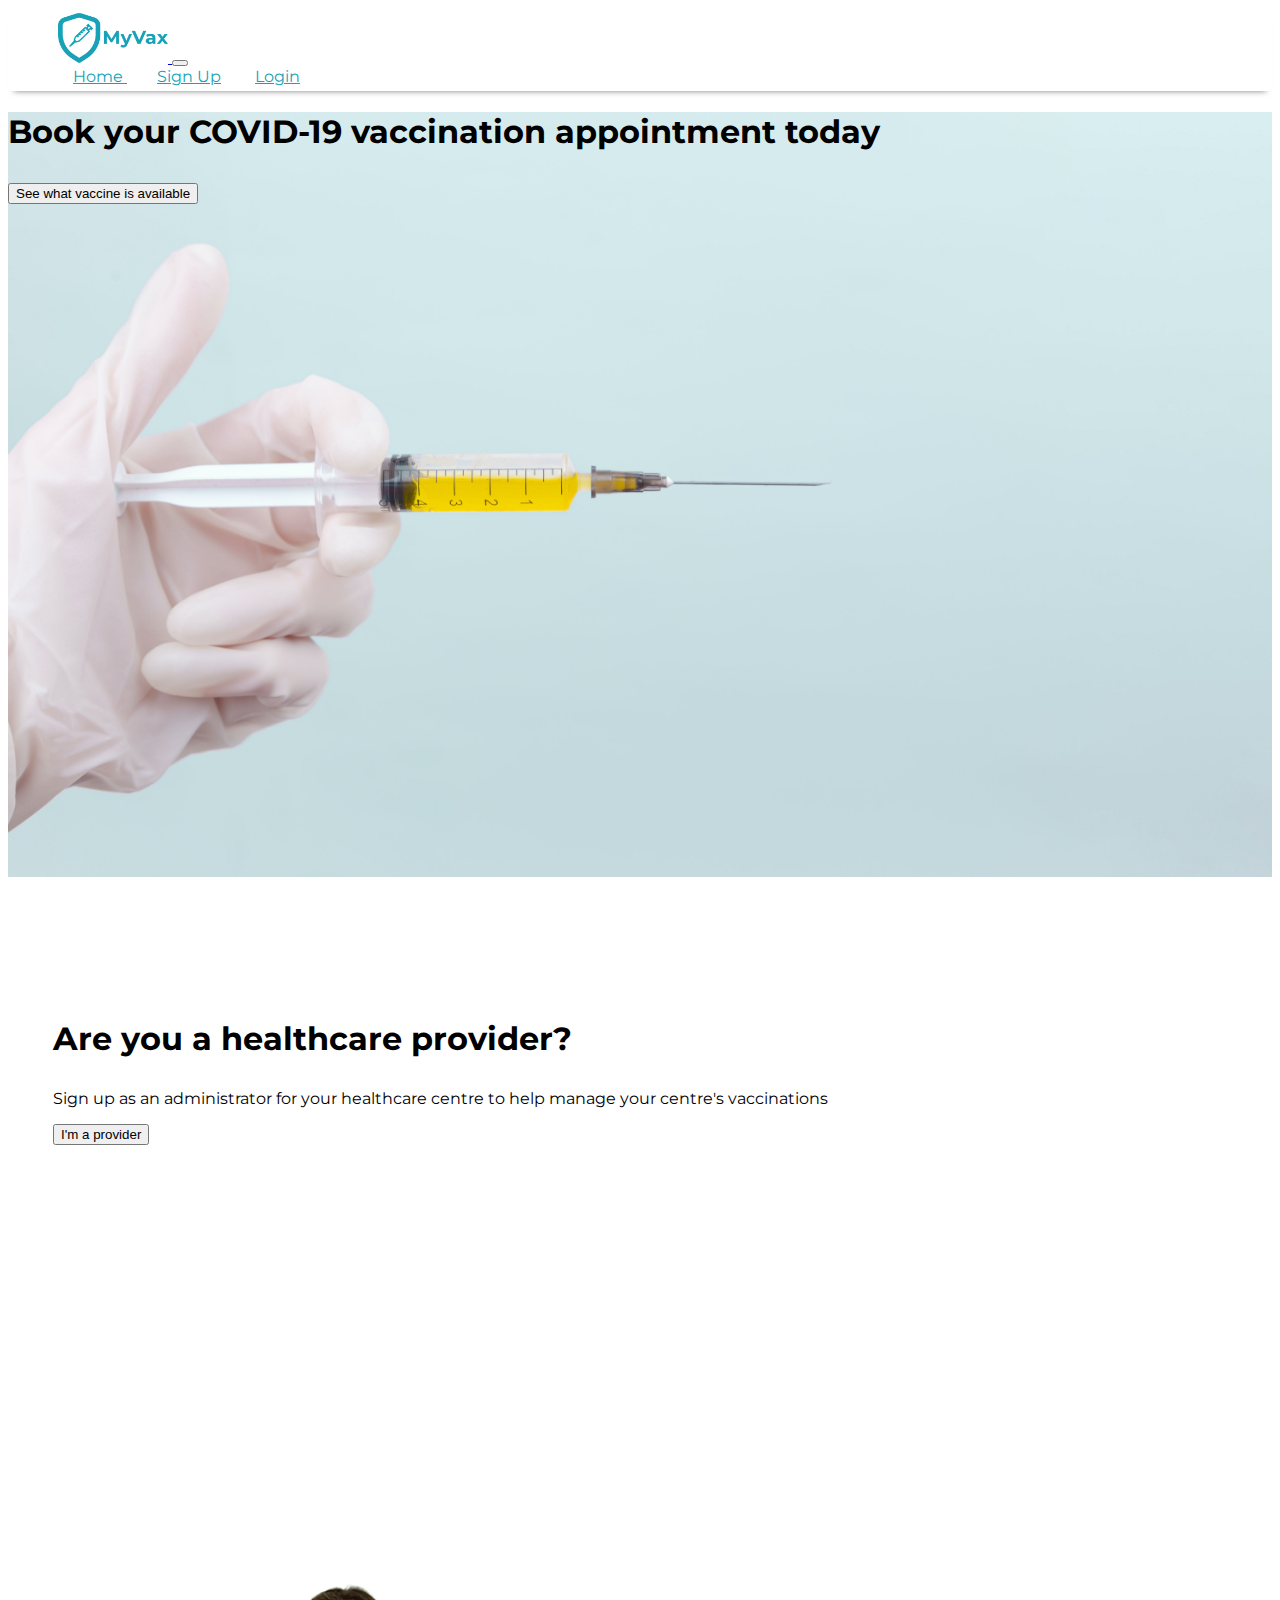
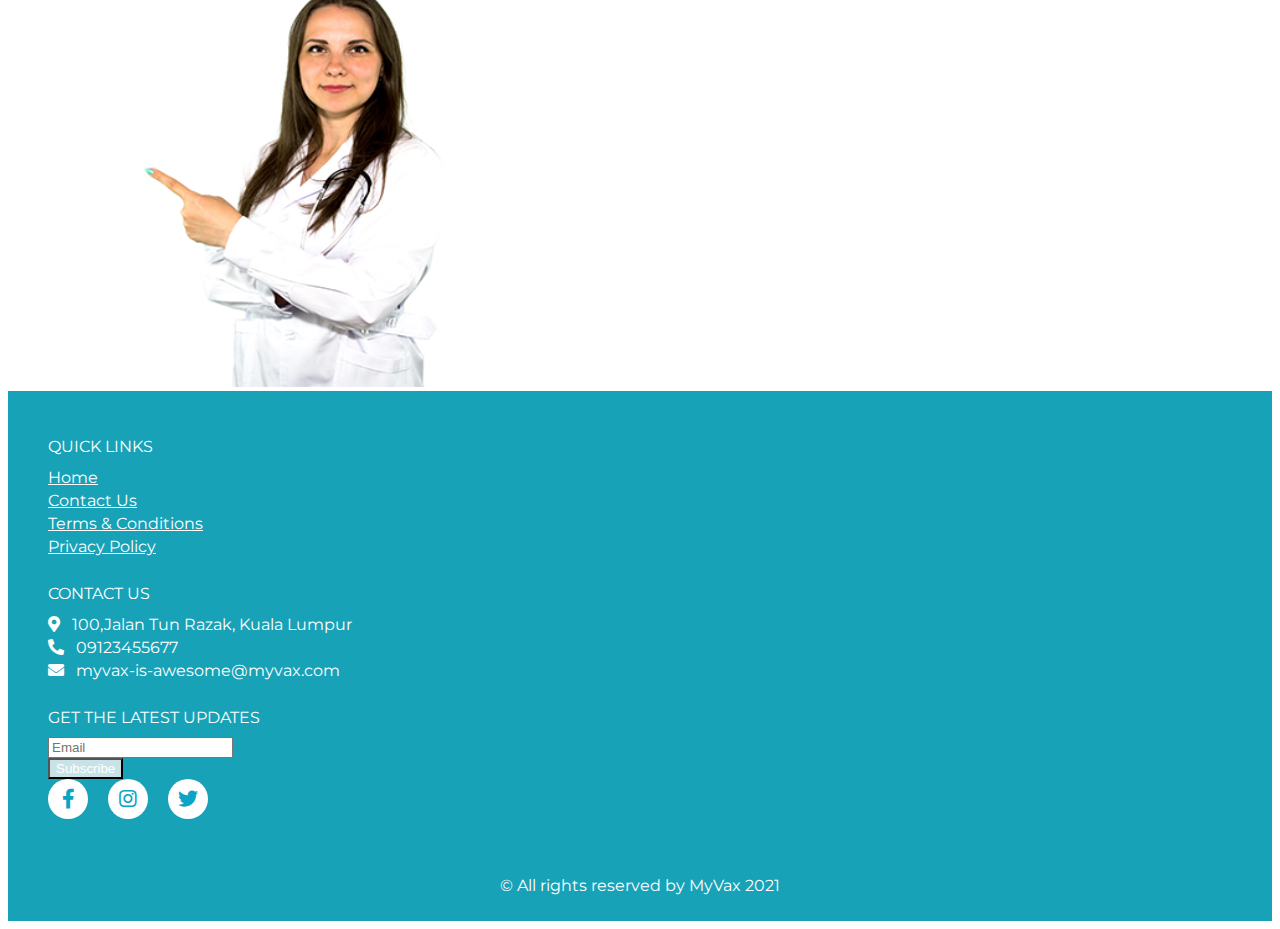
==== html/index.html @ e5d245b5 "added css, html, images folders and homepage" ====
<!doctype html>
<html lang="en">
  <head>
    <!-- Required meta tags -->
    <meta charset="utf-8">
    <meta name="viewport" content="width=device-width, initial-scale=1, shrink-to-fit=no">

    <!-- Bootstrap CSS -->
    <link rel="stylesheet" href="https://cdn.jsdelivr.net/npm/bootstrap@4.6.0/dist/css/bootstrap.min.css" integrity="sha384-B0vP5xmATw1+K9KRQjQERJvTumQW0nPEzvF6L/Z6nronJ3oUOFUFpCjEUQouq2+l" crossorigin="anonymous">
    <link rel="stylesheet" href="../css/style.css">
    <link rel="stylesheet" href="https://cdnjs.cloudflare.com/ajax/libs/font-awesome/5.15.4/css/all.min.css">
    <title>MyVax Home</title>
  </head>
  <body>
      <!--Navigation bar-->
    <nav class="navbar navbar-expand-lg navbar-light sticky-top">
      <a class="navbar-brand" href="#"><img src="../images/logo.png" alt="MyVax Logo" width="110" height="50"> </a>
        <button class="navbar-toggler" type="button" data-toggle="collapse" data-target="#navbarNavAltMarkup" aria-controls="navbarNavAltMarkup" aria-expanded="false" aria-label="Toggle navigation">
          <span class="navbar-toggler-icon"></span>
        </button>
        <div class="collapse navbar-collapse" id="navbarNavAltMarkup">
          <div class="navbar-nav ml-auto">
            <a class="nav-link active" href="#">Home <span class="sr-only">(current)</span></a>
            <a class="nav-link" href="#">Sign Up</a>
            <a class="nav-link" href="#">Login</a>
          </div>
        </div>
    </nav>
      <div id="main-banner">
        <div class="container-fluid d-flex justify-content-end align-items-center banner-content">
            <div class="row">
              <div class="col-lg-6 offset-lg-6 ">
                <h1 class="banner-title">Book your COVID-19 vaccination appointment today</h1>
                <button type="button" class="btn btn-outline-info">See what vaccine is available</button>
              </div>
              
            </div>
        </div>

      </div>
      <!--Main content-->
      <div class="container">
        <div class="row">
          <div class="col-7" id="provider">
            <h1 class="banner-title">Are you a healthcare provider?</h1>
            <p>Sign up as an administrator for your healthcare centre to help manage your centre's vaccinations
            </p>
            <button type="button" class="btn btn-info">I'm a provider</button>
          </div>
          <div class="col-5">
            <img src="../images/doctor.png" alt="Healthcare provider" width="620" height="450">

          </div>
        </div>
      </div>
      <!-- <div id="covid-update">
        <div class="container">
          <div class="jumbotron bg-white text-center">
            <h1 class="display-4">COVID-19 Update in Malaysia</h1>
            <p class="lead">Last updated: 16 September 2021, 09:00</p>
            <hr class="my-4">
            <div class="row">
              <div class="col">
                <h3>1,500,123</h3>
              </div>
              <div class="col">
                <h3>879,321</h3>
              </div>
              <div class="col">
                <h3>5,678</h3>
              </div>
            </div>

            <div class="row">
              <div class="col">
                <h4>COVID-19 Cases</h4>
              </div>
              <div class="col">
                <h4>Total Recovered</h4>
              </div>
              <div class="col">
                <h4>Total Deaths</h4>
              </div>
            </div>
           
          </div>
        
        </div>
      </div> -->
      
    

    <!-- Option 1: jQuery and Bootstrap Bundle (includes Popper) -->
    <script src="https://code.jquery.com/jquery-3.5.1.slim.min.js" integrity="sha384-DfXdz2htPH0lsSSs5nCTpuj/zy4C+OGpamoFVy38MVBnE+IbbVYUew+OrCXaRkfj" crossorigin="anonymous"></script>
    <script src="https://cdn.jsdelivr.net/npm/bootstrap@4.6.0/dist/js/bootstrap.bundle.min.js" integrity="sha384-Piv4xVNRyMGpqkS2by6br4gNJ7DXjqk09RmUpJ8jgGtD7zP9yug3goQfGII0yAns" crossorigin="anonymous"></script>
    
  </body>
  <footer>
    <div class="container">
      <div class="row">
        <div class="col">
          <ul>
            <li class="footer-header">Quick Links</li>
            <li class="quick-links-items"><a href="#">Home</a></li>
            <li class="quick-links-items"><a href="#">Contact Us</a></li>
            <li class="quick-links-items"><a href="#">Terms & Conditions</a></li>
            <li class="quick-links-items"><a href="#">Privacy Policy</a></li>
          </ul>

        </div>
        <div class="col">
          <ul>
            <li class="footer-header">Contact Us</li>
            <li class="contact-item"><i class="fas fa-map-marker-alt"></i>100,Jalan Tun Razak, Kuala Lumpur</li>
            <li class="contact-item"><i class="fas fa-phone-alt"></i>09123455677</li>
            <li class="contact-item"><i class="fas fa-envelope"></i>myvax-is-awesome@myvax.com</li>
          </ul>
          
        </div>
        <div class="col">
          <ul>
            <li class="footer-header" >Get the latest updates</li>
            <li>
              <div class="input-group mb-3">
                <input type="text" class="form-control" placeholder="Email" aria-label="Email" aria-describedby="button-addon2">
                <div class="input-group-append">
                  <button class="btn subscribe" type="button" id="button-addon2">Subscribe</button>
                </div>
              </div>
            </li>
           <li>
            <div class="social-links">
              <a href=""><i class="fab fa-facebook-f"></i></a>
              <a href=""><i class="fab fa-instagram"></i></a>
              <a href=""><i class="fab fa-twitter"></i></a>
            </div>
           </li>
          </ul>
          
        </div>
      </div>
      <div id="copyright">
        <p>© All rights reserved by MyVax 2021</p>
      </div>
    </div>
    
  </footer>
</html>
---- css/style.css ----
@import url('https://fonts.googleapis.com/css2?family=Montserrat:wght@300&display=swap');
body{
    font-family: 'Montserrat', sans-serif;
}

a:hover{
    text-decoration: none;
}
/*Navigation area*/
.nav-link{
    color: #17A2B8 !important;
    margin-left: 15px;
    margin-right: 15px;
   
}
.navbar{
  background-color: white;
  padding:5px 50px 5px 50px;
  box-shadow: 0 6px 6px -6px grey;
}

.nav-link:hover{
    color: #26b4d4;
}


/*Banner area*/
#main-banner{
    background-image: url(../images/vacbg.jpg);
    background-repeat: no-repeat;
    background-size: cover;
    background-position:center center;
    height: 85vh;
 
}

.banner-title{
    padding-bottom: 10px;
   
}

.banner-content{
    height: 85vh;
    padding-right: 20px;
}


/*Below banner area*/
#provider{
    height: 60vh;
    padding: 120px 0 0 45px;

}

#covid-update{
    background-color: #0ca3c4;
    height: 60vh;
    display: flex;
    justify-content: center;
    align-items: center;
  
    
}

.jumbotron{
   margin-top: 20px;
   margin-bottom: 20px;
    
}

/*Footer*/
footer{
    background-color:#17A2B8;
    padding:20px 0 10px 0;
}

.footer-header{
    font-size: 16px;
    color: white;
    padding: 10px 0 10px 0;
    text-transform: uppercase;
}

.fas{
    color: white;
    margin-right: 12px;
}

.contact-item, .quick-links-items{
    padding: 2px 0 2px 0;
    color: white;
}

.quick-links-items a{
    color: white;
}

.quick-links-items a:hover{
    opacity: 0.8;
}
.social-links {
    display: flex;
    margin-left: -10px;
  }


.social-links a {
    width: 40px;
    height: 40px;
    text-align: center;
    text-decoration: none;
    margin: 0 10px;
    border-radius: 50%;
    background-color: white;
    color:#0ca3c4;
}

.social-links a .fab {
    font-size: 20px;
    line-height: 40px;
 
}

.social-links a:hover {
    opacity: 0.7;
}
  
li{
      list-style-type: none;
}

#copyright{
    color: white;
    text-align: center;
    padding-top: 25px;
}
.subscribe{
    background-color: #c7e3e7;
    color:white;
}

@media only screen and (max-width: 570px) {
    #main-banner{
     
        background-size: contain;
        background-position:center right;
        height: 55vh;
        margin-top: -10%;
     
    }

 
      
  }
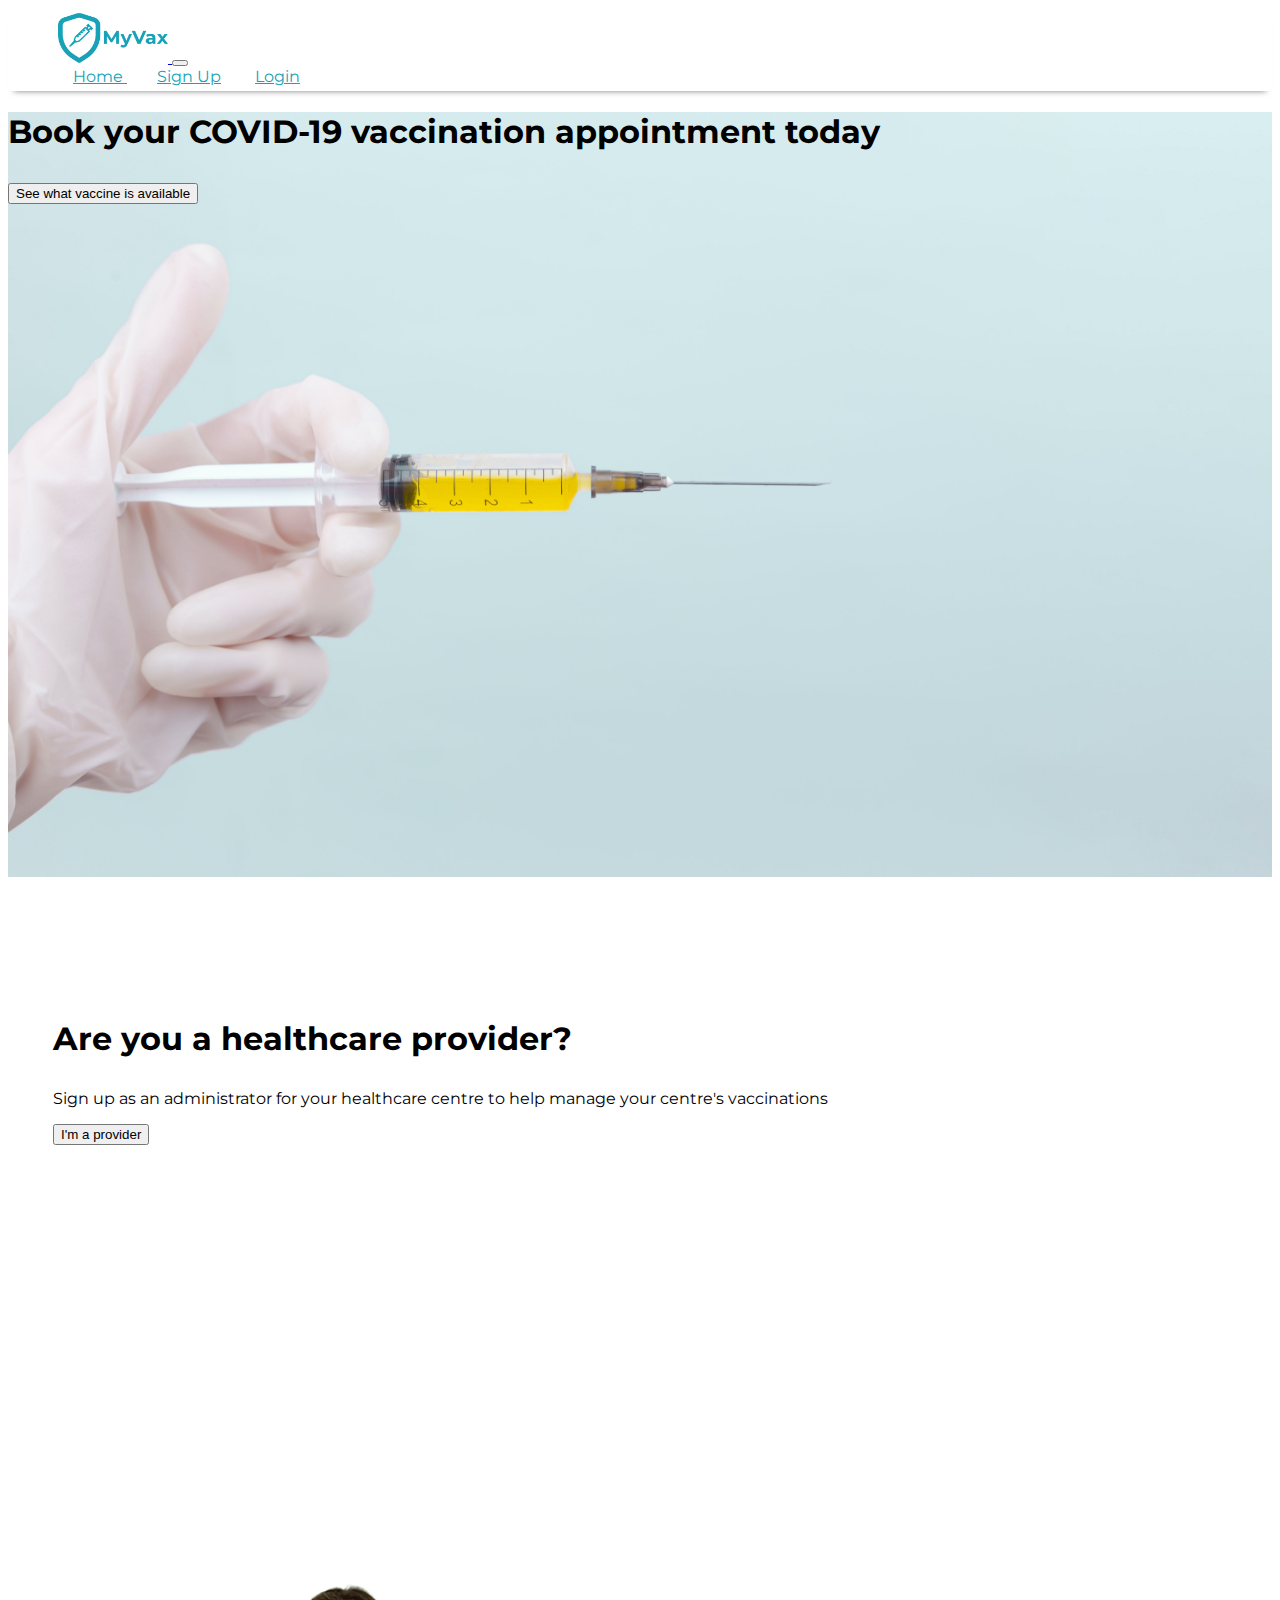
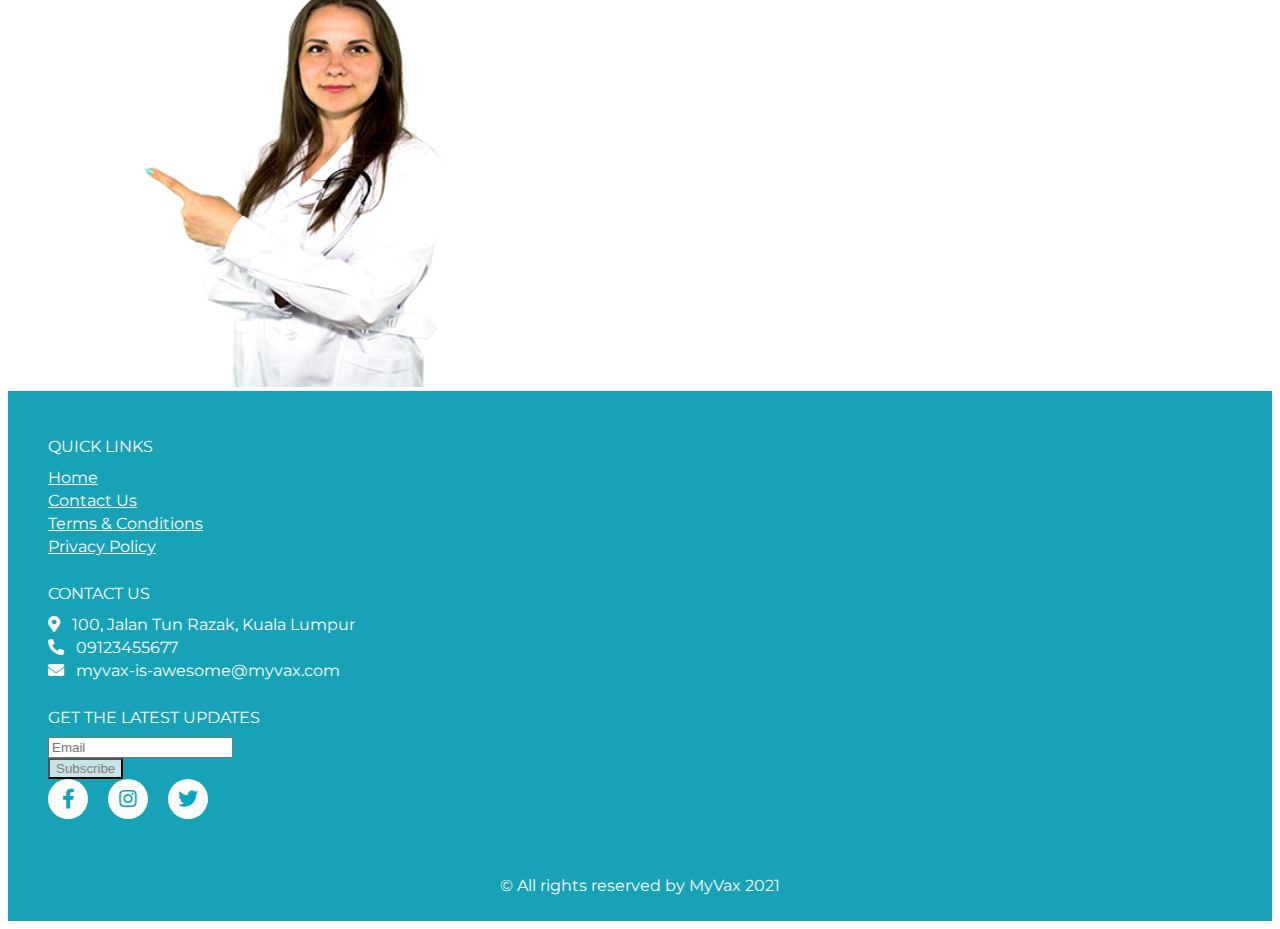
==== commit 176bace7: "made homepage responsive on mobile" ====
--- a/html/index.html
+++ b/html/index.html
@@ -26,30 +26,28 @@
           </div>
         </div>
     </nav>
+     <!--Main content-->
       <div id="main-banner">
         <div class="container-fluid d-flex justify-content-end align-items-center banner-content">
             <div class="row">
-              <div class="col-lg-6 offset-lg-6 ">
+              <div class="col-6 offset-6">
                 <h1 class="banner-title">Book your COVID-19 vaccination appointment today</h1>
-                <button type="button" class="btn btn-outline-info">See what vaccine is available</button>
+                <button type="button" class="btn btn-outline-info available-vax-btn">See what vaccine is available</button>
               </div>
               
             </div>
         </div>
-
       </div>
-      <!--Main content-->
       <div class="container">
         <div class="row">
-          <div class="col-7" id="provider">
+          <div class="col-lg-7" id="provider">
             <h1 class="banner-title">Are you a healthcare provider?</h1>
             <p>Sign up as an administrator for your healthcare centre to help manage your centre's vaccinations
             </p>
-            <button type="button" class="btn btn-info">I'm a provider</button>
+            <button type="button" class="btn btn-info provider-btn">I'm a provider</button>
           </div>
-          <div class="col-5">
-            <img src="../images/doctor.png" alt="Healthcare provider" width="620" height="450">
-
+          <div class="col-lg-5">
+            <img src="../images/doctor.png" alt="Healthcare provider" id="doctor-pic" width="620" height="450">
           </div>
         </div>
       </div>
@@ -111,7 +109,7 @@
         <div class="col">
           <ul>
             <li class="footer-header">Contact Us</li>
-            <li class="contact-item"><i class="fas fa-map-marker-alt"></i>100,Jalan Tun Razak, Kuala Lumpur</li>
+            <li class="contact-item"><i class="fas fa-map-marker-alt"></i>100, Jalan Tun Razak, Kuala Lumpur</li>
             <li class="contact-item"><i class="fas fa-phone-alt"></i>09123455677</li>
             <li class="contact-item"><i class="fas fa-envelope"></i>myvax-is-awesome@myvax.com</li>
           </ul>
@@ -122,7 +120,7 @@
             <li class="footer-header" >Get the latest updates</li>
             <li>
               <div class="input-group mb-3">
-                <input type="text" class="form-control" placeholder="Email" aria-label="Email" aria-describedby="button-addon2">
+                <input type="text" class="form-control subscribe-email" placeholder="Email" aria-label="Email" aria-describedby="button-addon2">
                 <div class="input-group-append">
                   <button class="btn subscribe" type="button" id="button-addon2">Subscribe</button>
                 </div>
--- a/css/style.css
+++ b/css/style.css
@@ -20,7 +20,7 @@
 }
 
 .nav-link:hover{
-    color: #26b4d4;
+    opacity: 0.6;
 }
 
 
@@ -136,20 +136,60 @@
 }
 .subscribe{
     background-color: #c7e3e7;
-    color:white;
+    color:grey;
 }
 
-@media only screen and (max-width: 570px) {
+@media only screen and (max-width: 576px) {
+
+    /*Banner area*/
     #main-banner{
      
-        background-size: contain;
+        background-size:contain;
         background-position:center right;
         height: 55vh;
-        margin-top: -10%;
+        margin-top: -11%;
      
     }
 
- 
+    .banner-title{
+        font-size: 20px;
+        margin-top: -170px;
+
+     
+    }
+
+    .available-vax-btn{
+        font-size: 12px;
+    }
+
+    /*below banner*/
+
+    #provider{
+        padding: 20px 30px;
+        margin-top: 30%;
+        height: 5vh;
+        text-align: center;
+    
+    }
+
+    #doctor-pic{
+        height: 100%;
+        width: 80%;
+        margin-left: 5%;
       
+    }
+
+    .provider-btn, footer, .subscribe, .subscribe-email{
+        font-size: 12px;
+    }
+
+    footer{
+        font-size: 12px;
+    }
+
+    .footer-header{
+        font-size: 14px;
+    }
+
   }
   
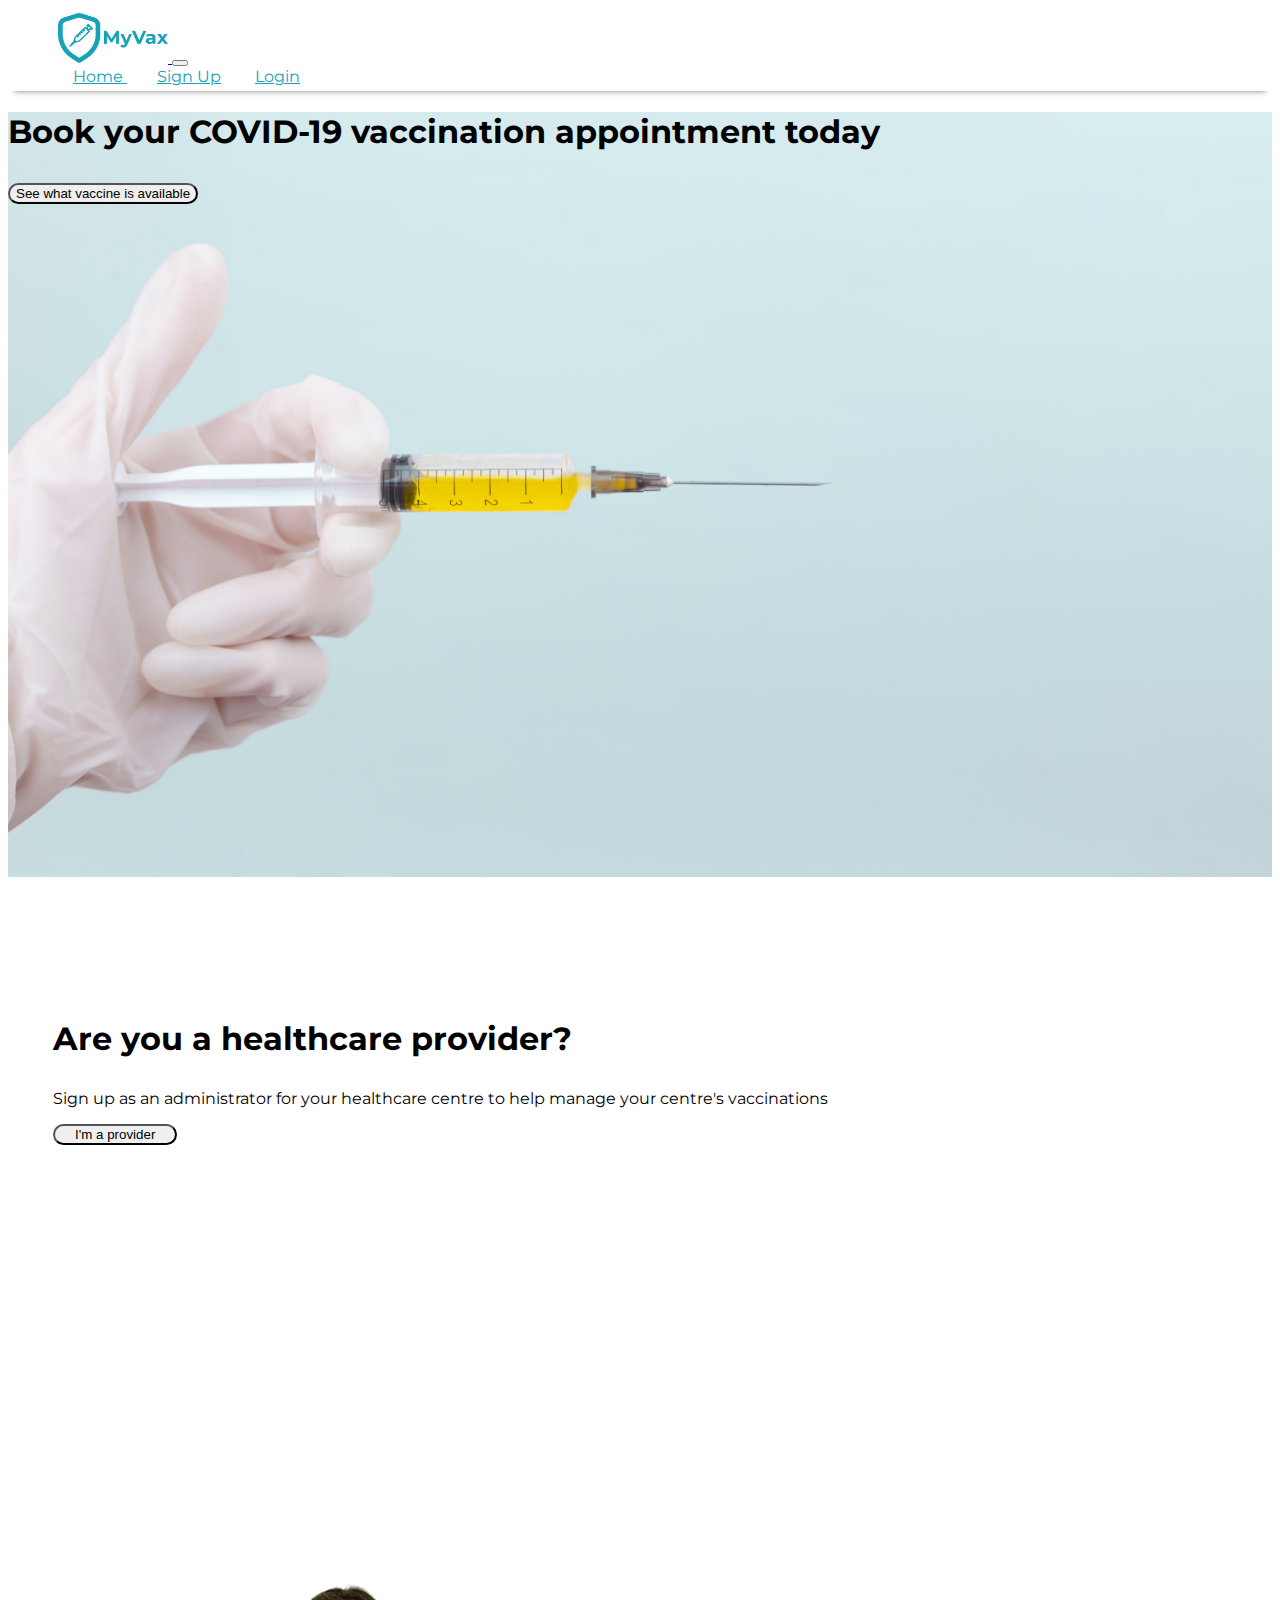
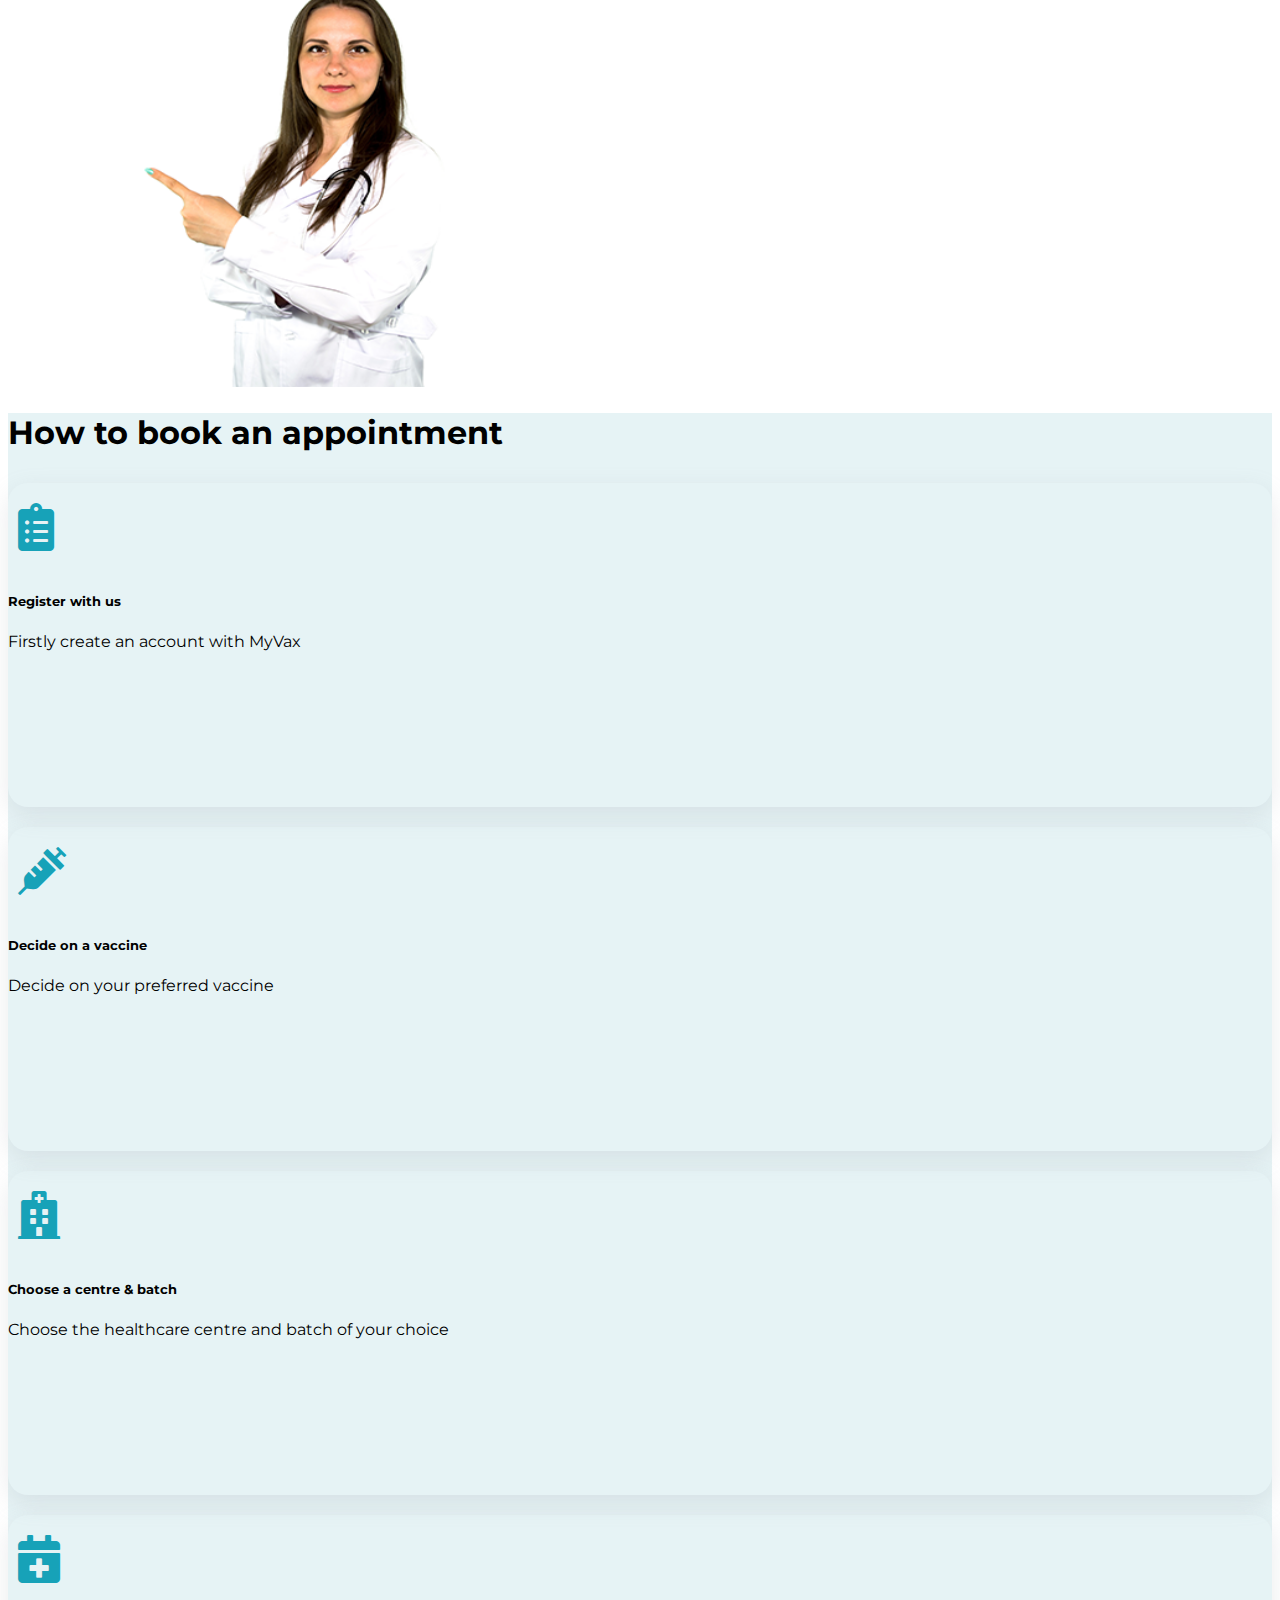
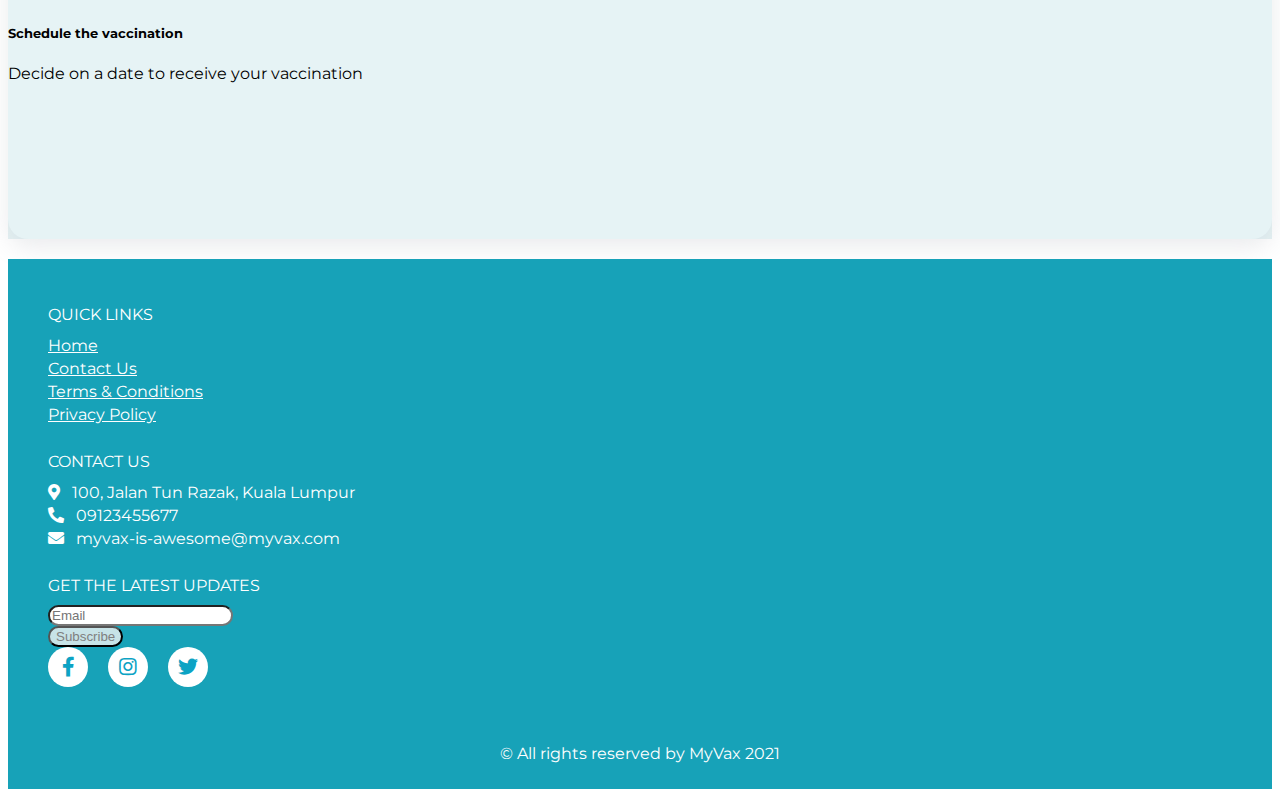
==== commit 39b25280: "added a how to book an appointment section in homepage and removed unused pictures" ====
--- a/html/index.html
+++ b/html/index.html
@@ -1,98 +1,115 @@
 <!doctype html>
 <html lang="en">
-  <head>
-    <!-- Required meta tags -->
-    <meta charset="utf-8">
-    <meta name="viewport" content="width=device-width, initial-scale=1, shrink-to-fit=no">
 
-    <!-- Bootstrap CSS -->
-    <link rel="stylesheet" href="https://cdn.jsdelivr.net/npm/bootstrap@4.6.0/dist/css/bootstrap.min.css" integrity="sha384-B0vP5xmATw1+K9KRQjQERJvTumQW0nPEzvF6L/Z6nronJ3oUOFUFpCjEUQouq2+l" crossorigin="anonymous">
-    <link rel="stylesheet" href="../css/style.css">
-    <link rel="stylesheet" href="https://cdnjs.cloudflare.com/ajax/libs/font-awesome/5.15.4/css/all.min.css">
-    <title>MyVax Home</title>
-  </head>
-  <body>
-      <!--Navigation bar-->
-    <nav class="navbar navbar-expand-lg navbar-light sticky-top">
+<head>
+  <!-- Required meta tags -->
+  <meta charset="utf-8">
+  <meta name="viewport" content="width=device-width, initial-scale=1, shrink-to-fit=no">
+
+  <!-- Bootstrap CSS -->
+  <link rel="stylesheet" href="https://cdn.jsdelivr.net/npm/bootstrap@4.6.0/dist/css/bootstrap.min.css"
+    integrity="sha384-B0vP5xmATw1+K9KRQjQERJvTumQW0nPEzvF6L/Z6nronJ3oUOFUFpCjEUQouq2+l" crossorigin="anonymous">
+  <link rel="stylesheet" href="../css/style.css">
+  <link rel="stylesheet" href="https://cdnjs.cloudflare.com/ajax/libs/font-awesome/5.15.4/css/all.min.css">
+  <title>MyVax Home</title>
+</head>
+
+<body>
+  <!--Navigation bar-->
+  <nav class="navbar navbar-expand-lg navbar-light sticky-top">
+    <div class="container">
       <a class="navbar-brand" href="#"><img src="../images/logo.png" alt="MyVax Logo" width="110" height="50"> </a>
-        <button class="navbar-toggler" type="button" data-toggle="collapse" data-target="#navbarNavAltMarkup" aria-controls="navbarNavAltMarkup" aria-expanded="false" aria-label="Toggle navigation">
-          <span class="navbar-toggler-icon"></span>
-        </button>
-        <div class="collapse navbar-collapse" id="navbarNavAltMarkup">
-          <div class="navbar-nav ml-auto">
-            <a class="nav-link active" href="#">Home <span class="sr-only">(current)</span></a>
-            <a class="nav-link" href="#">Sign Up</a>
-            <a class="nav-link" href="#">Login</a>
+      <button class="navbar-toggler" type="button" data-toggle="collapse" data-target="#navbarNavAltMarkup"
+        aria-controls="navbarNavAltMarkup" aria-expanded="false" aria-label="Toggle navigation">
+        <span class="navbar-toggler-icon"></span>
+      </button>
+      <div class="collapse navbar-collapse" id="navbarNavAltMarkup">
+        <div class="navbar-nav ml-auto">
+          <a class="nav-link active" href="#">Home <span class="sr-only">(current)</span></a>
+          <a class="nav-link" href="#">Sign Up</a>
+          <a class="nav-link" href="#">Login</a>
+        </div>
+      </div>
+    </div>
+
+  </nav>
+  <!--Main content-->
+  <div id="main-banner">
+    <div class="container-fluid d-flex justify-content-end align-items-center banner-content">
+      <div class="row">
+        <div class="col-6 offset-6">
+          <h1 class="banner-title">Book your COVID-19 vaccination appointment today</h1>
+          <button type="button" class="btn btn-outline-info available-vax-btn">See what vaccine is available</button>
+        </div>
+
+      </div>
+    </div>
+  </div>
+  <div class="container">
+    <div class="row">
+      <div class="col-lg-7" id="provider">
+        <h1 class="banner-title">Are you a healthcare provider?</h1>
+        <p>Sign up as an administrator for your healthcare centre to help manage your centre's vaccinations
+        </p>
+        <button type="button" class="btn btn-info provider-btn">I'm a provider</button>
+      </div>
+      <div class="col-lg-5">
+        <img src="../images/doctor.png" alt="Healthcare provider" id="doctor-pic" width="620" height="450">
+      </div>
+    </div>
+  </div>
+  <div class="container-fluid steps-container py-5">
+    <div class="container steps-inner-container pt-5">
+      <h1 class="text-center banner-title">How to book an appointment</h1>
+      <div class="row my-5">
+        <div class="col-md-6 col-lg-3">
+          <div class="card text-center">
+            <div class="card-body steps-card">
+              <i class="fas fa-clipboard-list"></i>
+              <h5 class="card-title mt-2">Register with us</h5>
+              <p class="card-text">Firstly create an account with MyVax</p>
+            </div>
           </div>
         </div>
-    </nav>
-     <!--Main content-->
-      <div id="main-banner">
-        <div class="container-fluid d-flex justify-content-end align-items-center banner-content">
-            <div class="row">
-              <div class="col-6 offset-6">
-                <h1 class="banner-title">Book your COVID-19 vaccination appointment today</h1>
-                <button type="button" class="btn btn-outline-info available-vax-btn">See what vaccine is available</button>
-              </div>
-              
+        <div class="col-md-6 col-lg-3">
+          <div class="card text-center">
+            <div class="card-body steps-card">
+              <i class="fas fa-syringe"></i>
+              <h5 class="card-title mt-2">Decide on a vaccine</h5>
+              <p class="card-text">Decide on your preferred vaccine</p>
             </div>
+          </div>
         </div>
-      </div>
-      <div class="container">
-        <div class="row">
-          <div class="col-lg-7" id="provider">
-            <h1 class="banner-title">Are you a healthcare provider?</h1>
-            <p>Sign up as an administrator for your healthcare centre to help manage your centre's vaccinations
-            </p>
-            <button type="button" class="btn btn-info provider-btn">I'm a provider</button>
+        <div class="col-md-6 col-lg-3">
+          <div class="card text-center">
+            <div class="card-body steps-card">
+              <i class="fas fa-hospital"></i>
+              <h5 class="card-title mt-2">Choose a centre & batch</h5>
+              <p class="card-text">Choose the healthcare centre and batch of your choice</p>
+            </div>
           </div>
-          <div class="col-lg-5">
-            <img src="../images/doctor.png" alt="Healthcare provider" id="doctor-pic" width="620" height="450">
+        </div>
+        <div class="col-md-6 col-lg-3">
+          <div class="card text-center">
+            <div class="card-body steps-card">
+              <i class="fas fa-calendar-plus"></i>
+              <h5 class="card-title mt-2">Schedule the vaccination</h5>
+              <p class="card-text">Decide on a date to receive your vaccination</p>
+            </div>
           </div>
         </div>
       </div>
-      <!-- <div id="covid-update">
-        <div class="container">
-          <div class="jumbotron bg-white text-center">
-            <h1 class="display-4">COVID-19 Update in Malaysia</h1>
-            <p class="lead">Last updated: 16 September 2021, 09:00</p>
-            <hr class="my-4">
-            <div class="row">
-              <div class="col">
-                <h3>1,500,123</h3>
-              </div>
-              <div class="col">
-                <h3>879,321</h3>
-              </div>
-              <div class="col">
-                <h3>5,678</h3>
-              </div>
-            </div>
+    </div>
+  </div>
+ 
+  <!-- Option 1: jQuery and Bootstrap Bundle (includes Popper) -->
+  <script src="https://code.jquery.com/jquery-3.5.1.slim.min.js"
+    integrity="sha384-DfXdz2htPH0lsSSs5nCTpuj/zy4C+OGpamoFVy38MVBnE+IbbVYUew+OrCXaRkfj"
+    crossorigin="anonymous"></script>
+  <script src="https://cdn.jsdelivr.net/npm/bootstrap@4.6.0/dist/js/bootstrap.bundle.min.js"
+    integrity="sha384-Piv4xVNRyMGpqkS2by6br4gNJ7DXjqk09RmUpJ8jgGtD7zP9yug3goQfGII0yAns"
+    crossorigin="anonymous"></script>
 
-            <div class="row">
-              <div class="col">
-                <h4>COVID-19 Cases</h4>
-              </div>
-              <div class="col">
-                <h4>Total Recovered</h4>
-              </div>
-              <div class="col">
-                <h4>Total Deaths</h4>
-              </div>
-            </div>
-           
-          </div>
-        
-        </div>
-      </div> -->
-      
-    
-
-    <!-- Option 1: jQuery and Bootstrap Bundle (includes Popper) -->
-    <script src="https://code.jquery.com/jquery-3.5.1.slim.min.js" integrity="sha384-DfXdz2htPH0lsSSs5nCTpuj/zy4C+OGpamoFVy38MVBnE+IbbVYUew+OrCXaRkfj" crossorigin="anonymous"></script>
-    <script src="https://cdn.jsdelivr.net/npm/bootstrap@4.6.0/dist/js/bootstrap.bundle.min.js" integrity="sha384-Piv4xVNRyMGpqkS2by6br4gNJ7DXjqk09RmUpJ8jgGtD7zP9yug3goQfGII0yAns" crossorigin="anonymous"></script>
-    
-  </body>
   <footer>
     <div class="container">
       <div class="row">
@@ -113,34 +130,37 @@
             <li class="contact-item"><i class="fas fa-phone-alt"></i>09123455677</li>
             <li class="contact-item"><i class="fas fa-envelope"></i>myvax-is-awesome@myvax.com</li>
           </ul>
-          
+
         </div>
         <div class="col">
           <ul>
-            <li class="footer-header" >Get the latest updates</li>
+            <li class="footer-header">Get the latest updates</li>
             <li>
               <div class="input-group mb-3">
-                <input type="text" class="form-control subscribe-email" placeholder="Email" aria-label="Email" aria-describedby="button-addon2">
+                <input type="text" class="form-control subscribe-email" placeholder="Email" aria-label="Email"
+                  aria-describedby="button-addon2">
                 <div class="input-group-append">
                   <button class="btn subscribe" type="button" id="button-addon2">Subscribe</button>
                 </div>
               </div>
             </li>
-           <li>
-            <div class="social-links">
-              <a href=""><i class="fab fa-facebook-f"></i></a>
-              <a href=""><i class="fab fa-instagram"></i></a>
-              <a href=""><i class="fab fa-twitter"></i></a>
-            </div>
-           </li>
+            <li>
+              <div class="social-links">
+                <a href=""><i class="fab fa-facebook-f"></i></a>
+                <a href=""><i class="fab fa-instagram"></i></a>
+                <a href=""><i class="fab fa-twitter"></i></a>
+              </div>
+            </li>
           </ul>
-          
+
         </div>
       </div>
       <div id="copyright">
         <p>© All rights reserved by MyVax 2021</p>
       </div>
     </div>
-    
+
   </footer>
+</body>
+
 </html>--- a/css/style.css
+++ b/css/style.css
@@ -1,6 +1,10 @@
 @import url('https://fonts.googleapis.com/css2?family=Montserrat:wght@300&display=swap');
 body{
     font-family: 'Montserrat', sans-serif;
+}
+
+.btn, .form-control{
+    border-radius: 50px;
 }
 
 a:hover{
@@ -52,20 +56,31 @@
 
 }
 
-#covid-update{
-    background-color: #0ca3c4;
-    height: 60vh;
-    display: flex;
-    justify-content: center;
-    align-items: center;
-  
-    
-}
-
-.jumbotron{
-   margin-top: 20px;
-   margin-bottom: 20px;
-    
+/*Below banner area*/
+.provider-btn{
+  padding-left:20px;
+  padding-right:20px;
+
+}
+
+.steps-card{
+    height: 36vh; 
+}
+.card{
+    border-radius: 20px;
+    border:none;
+    margin-bottom: 20px;
+    box-shadow: rgba(149, 157, 165, 0.2) 0px 8px 24px;
+}
+
+.steps-container{
+    background-color:#e6f3f5;
+}
+
+.fa-clipboard-list, .fa-syringe, .fa-hospital, .fa-calendar-plus{
+    font-size: 48px;
+    color:#17A2B8 !important;
+    padding: 20px 10px;
 }
 
 /*Footer*/
@@ -139,23 +154,24 @@
     color:grey;
 }
 
+
 @media only screen and (max-width: 576px) {
 
     /*Banner area*/
     #main-banner{
      
         background-size:contain;
-        background-position:center right;
         height: 55vh;
-        margin-top: -11%;
-     
+        margin-top: -12%; 
+    }
+
+    .banner-content{
+        height: 55vh;
     }
 
     .banner-title{
         font-size: 20px;
-        margin-top: -170px;
-
-     
+        font-weight: bold;
     }
 
     .available-vax-btn{
@@ -165,10 +181,9 @@
     /*below banner*/
 
     #provider{
-        padding: 20px 30px;
-        margin-top: 30%;
-        height: 5vh;
+        padding: 10px 30px;
         text-align: center;
+        height: 20vh;
     
     }
 
@@ -176,6 +191,7 @@
         height: 100%;
         width: 80%;
         margin-left: 5%;
+        padding-top: 10px;
       
     }
 
@@ -183,6 +199,38 @@
         font-size: 12px;
     }
 
+    
+    .card{
+        margin-bottom: 20px;
+    }
+
+    .card-text{
+        font-size: 15px;
+    }
+
+    .steps-inner-container{
+        width: 80%;
+    }
+
+    .steps-container{
+        padding: 10px 0 10px 0 !important;
+    }
+
+   
+
+    .card-title{
+        font-size: 18px;
+    }
+
+    .steps-card{
+        height: 30vh; 
+    }
+
+    .fa-clipboard-list, .fa-syringe, .fa-hospital, .fa-calendar-plus{
+        font-size: 30px;
+
+    }
+    
     footer{
         font-size: 12px;
     }
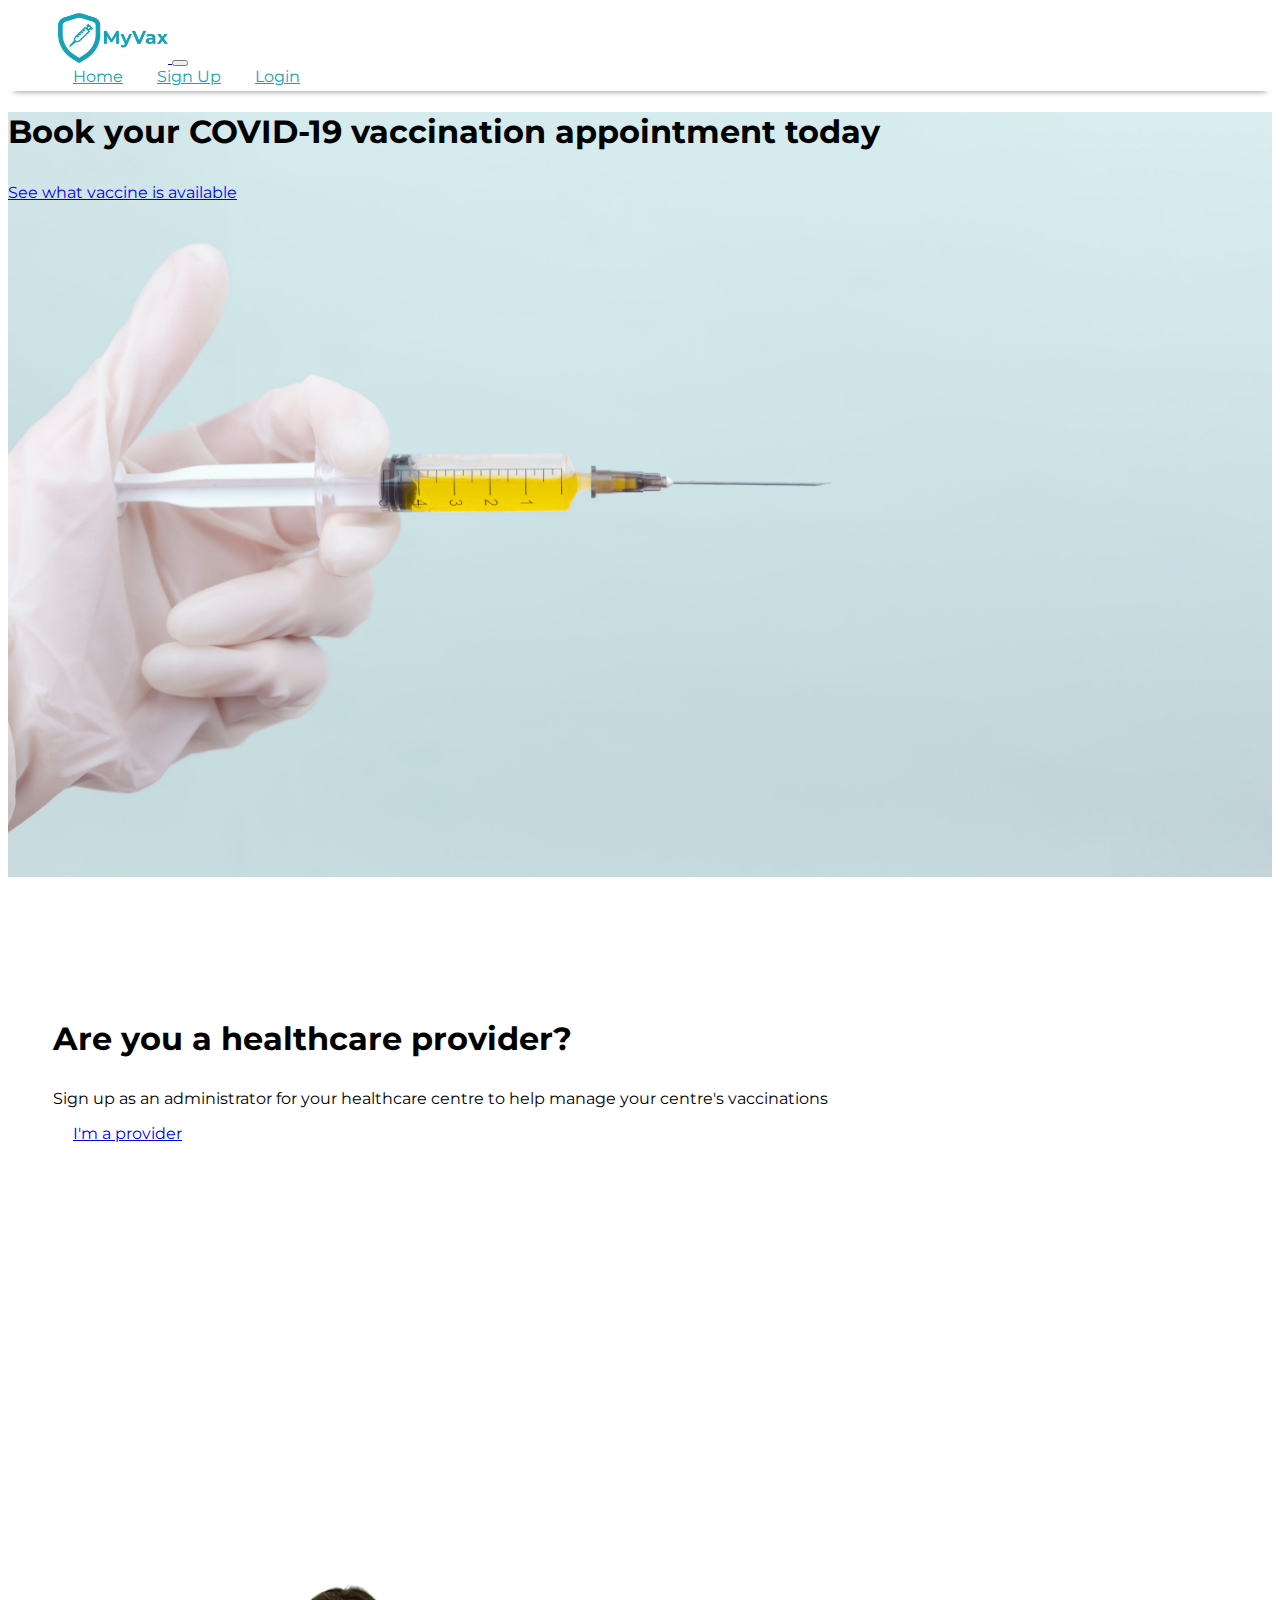
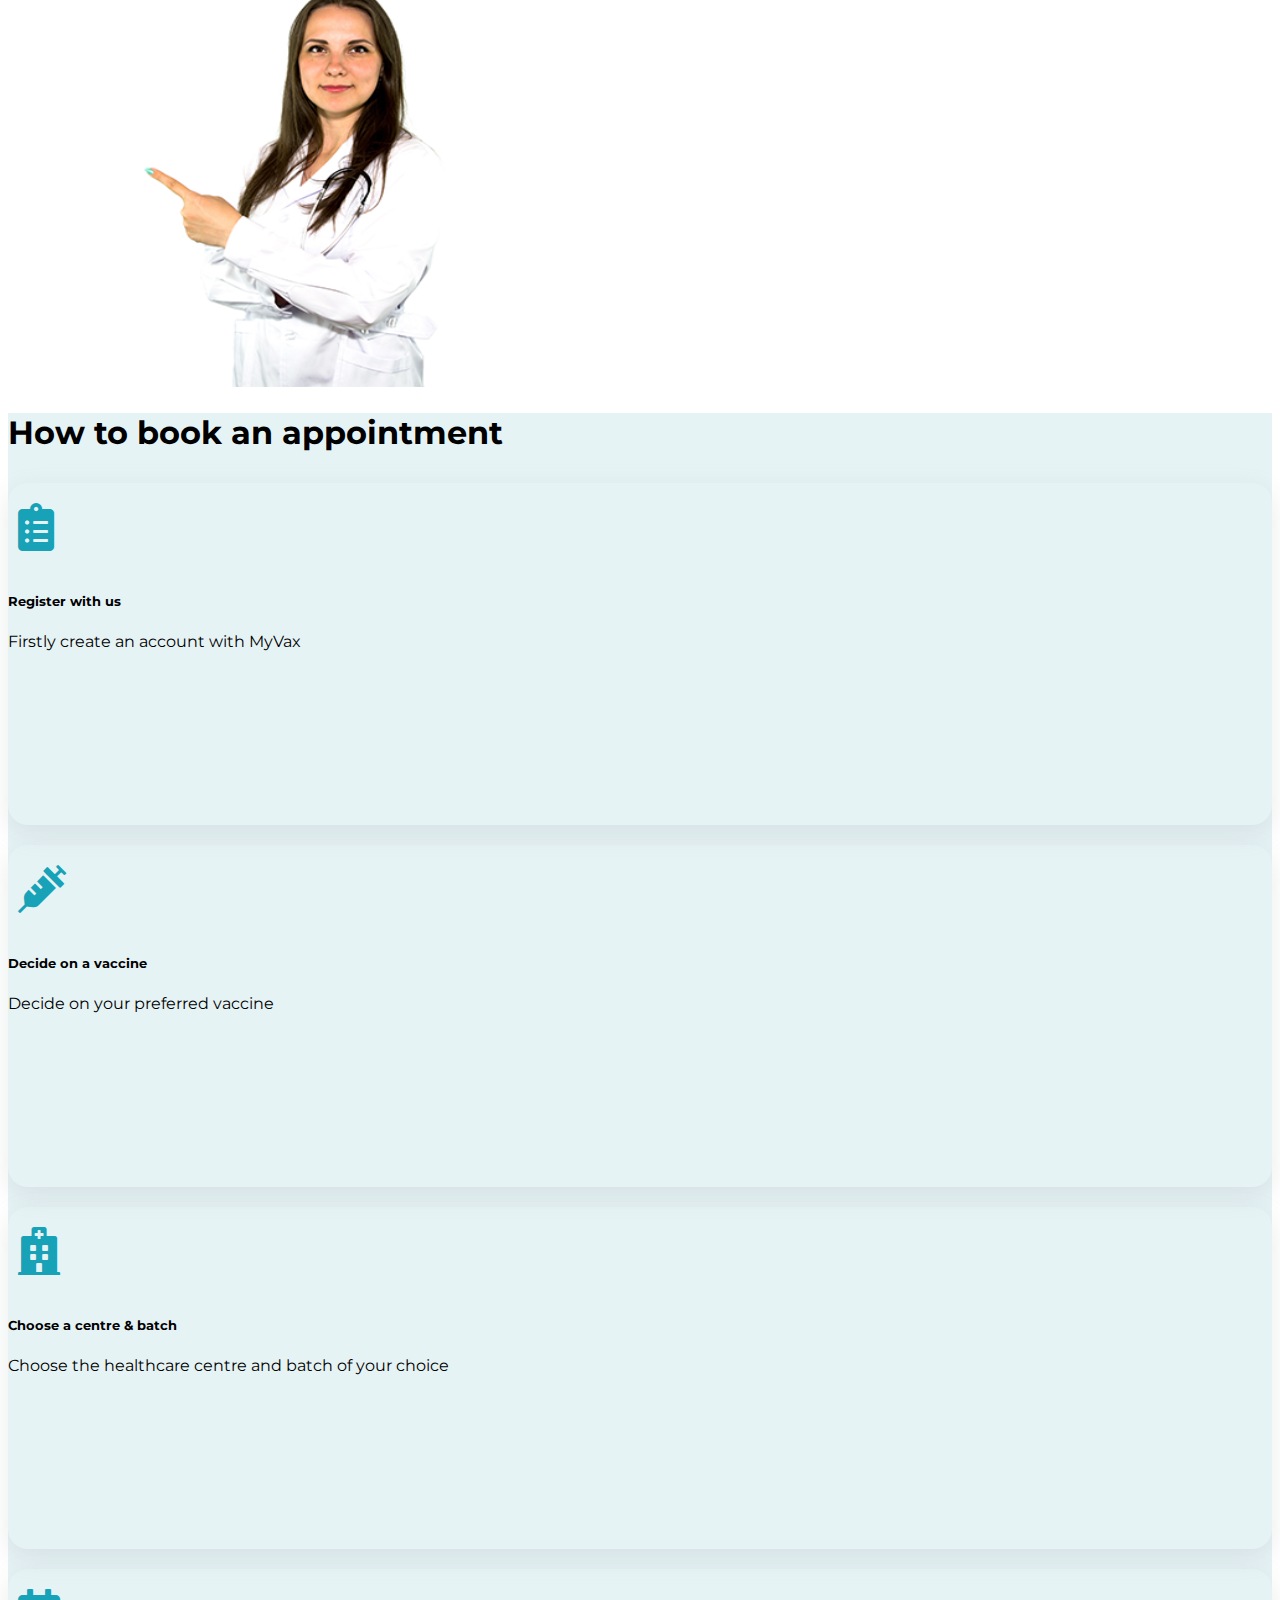
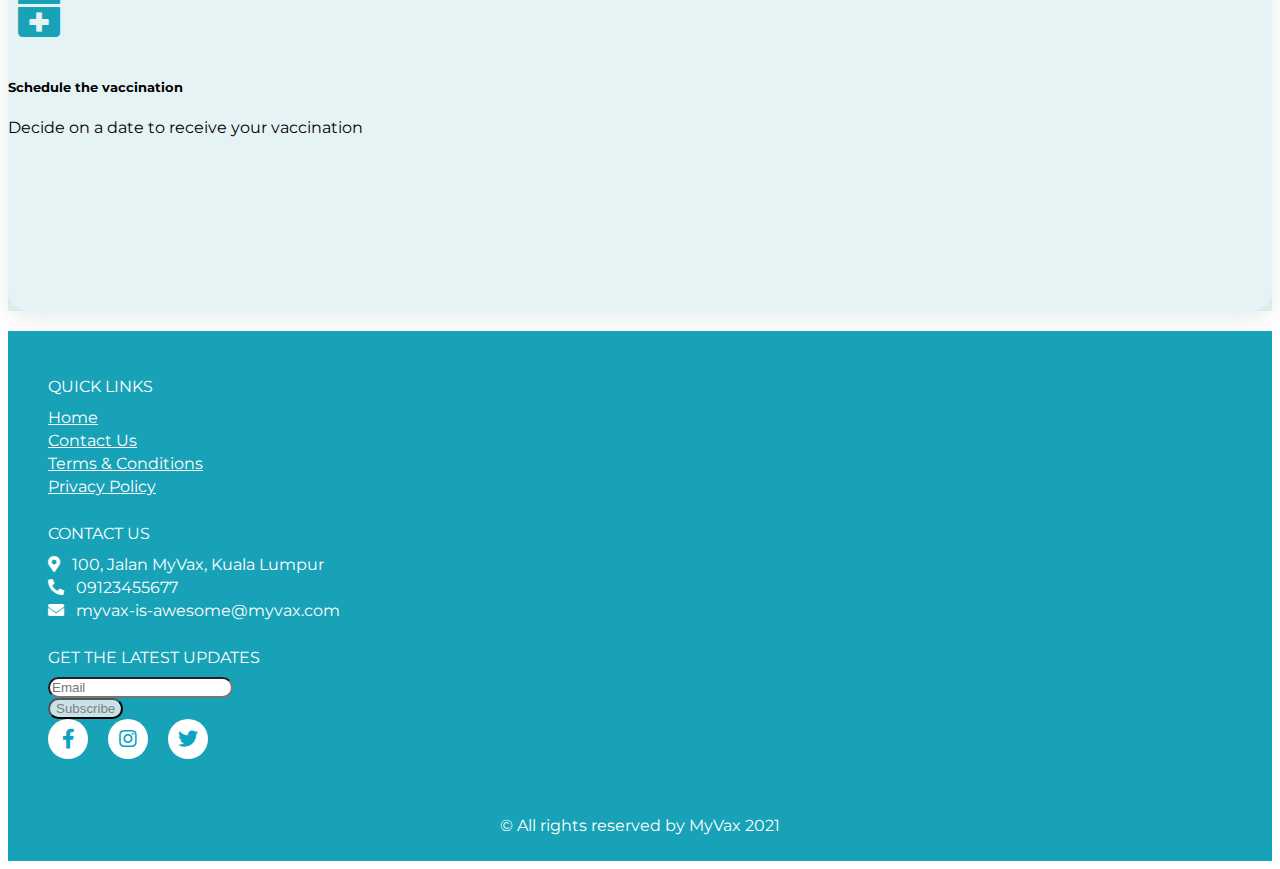
==== commit f22ce4e4: "linked the buttons and nav links to their respective pages" ====
--- a/html/index.html
+++ b/html/index.html
@@ -18,46 +18,47 @@
   <!--Navigation bar-->
   <nav class="navbar navbar-expand-lg navbar-light sticky-top">
     <div class="container">
-      <a class="navbar-brand" href="#"><img src="../images/logo.png" alt="MyVax Logo" width="110" height="50"> </a>
+      <a class="navbar-brand" href="index.html"><img src="../images/logo.png" alt="MyVax Logo" width="110" height="50"> </a>
       <button class="navbar-toggler" type="button" data-toggle="collapse" data-target="#navbarNavAltMarkup"
         aria-controls="navbarNavAltMarkup" aria-expanded="false" aria-label="Toggle navigation">
         <span class="navbar-toggler-icon"></span>
       </button>
       <div class="collapse navbar-collapse" id="navbarNavAltMarkup">
         <div class="navbar-nav ml-auto">
-          <a class="nav-link active" href="#">Home <span class="sr-only">(current)</span></a>
-          <a class="nav-link" href="#">Sign Up</a>
-          <a class="nav-link" href="#">Login</a>
+          <a class="nav-link" href="index.html">Home</a>
+          <a class="nav-link" href="signup.html">Sign Up</a>
+          <a class="nav-link" href="login.html">Login</a>
         </div>
       </div>
     </div>
-
   </nav>
-  <!--Main content-->
+  <!--Main banner-->
   <div id="main-banner">
     <div class="container-fluid d-flex justify-content-end align-items-center banner-content">
       <div class="row">
         <div class="col-6 offset-6">
           <h1 class="banner-title">Book your COVID-19 vaccination appointment today</h1>
-          <button type="button" class="btn btn-outline-info available-vax-btn">See what vaccine is available</button>
+          <a href="viewAvailableVaccine.html" class="btn btn-info available-vax-btn">See what vaccine is available</a>
         </div>
 
       </div>
     </div>
   </div>
+  <!--Admin sign up area-->
   <div class="container">
     <div class="row">
       <div class="col-lg-7" id="provider">
         <h1 class="banner-title">Are you a healthcare provider?</h1>
         <p>Sign up as an administrator for your healthcare centre to help manage your centre's vaccinations
         </p>
-        <button type="button" class="btn btn-info provider-btn">I'm a provider</button>
+        <a href="signup.html" class="btn btn-info provider-btn">I'm a provider</a>
       </div>
       <div class="col-lg-5">
         <img src="../images/doctor.png" alt="Healthcare provider" id="doctor-pic" width="620" height="450">
       </div>
     </div>
   </div>
+   <!--How to book an appointment section-->
   <div class="container-fluid steps-container py-5">
     <div class="container steps-inner-container pt-5">
       <h1 class="text-center banner-title">How to book an appointment</h1>
@@ -109,6 +110,7 @@
   <script src="https://cdn.jsdelivr.net/npm/bootstrap@4.6.0/dist/js/bootstrap.bundle.min.js"
     integrity="sha384-Piv4xVNRyMGpqkS2by6br4gNJ7DXjqk09RmUpJ8jgGtD7zP9yug3goQfGII0yAns"
     crossorigin="anonymous"></script>
+  <script src="../js/scripts.js"></script>
 
   <footer>
     <div class="container">
@@ -116,7 +118,7 @@
         <div class="col">
           <ul>
             <li class="footer-header">Quick Links</li>
-            <li class="quick-links-items"><a href="#">Home</a></li>
+            <li class="quick-links-items"><a href="index.html">Home</a></li>
             <li class="quick-links-items"><a href="#">Contact Us</a></li>
             <li class="quick-links-items"><a href="#">Terms & Conditions</a></li>
             <li class="quick-links-items"><a href="#">Privacy Policy</a></li>
@@ -126,7 +128,7 @@
         <div class="col">
           <ul>
             <li class="footer-header">Contact Us</li>
-            <li class="contact-item"><i class="fas fa-map-marker-alt"></i>100, Jalan Tun Razak, Kuala Lumpur</li>
+            <li class="contact-item"><i class="fas fa-map-marker-alt"></i>100, Jalan MyVax, Kuala Lumpur</li>
             <li class="contact-item"><i class="fas fa-phone-alt"></i>09123455677</li>
             <li class="contact-item"><i class="fas fa-envelope"></i>myvax-is-awesome@myvax.com</li>
           </ul>
--- a/css/style.css
+++ b/css/style.css
@@ -64,7 +64,7 @@
 }
 
 .steps-card{
-    height: 36vh; 
+    height: 38vh; 
 }
 .card{
     border-radius: 20px;
@@ -209,7 +209,7 @@
     }
 
     .steps-inner-container{
-        width: 80%;
+        width: 70%;
     }
 
     .steps-container{
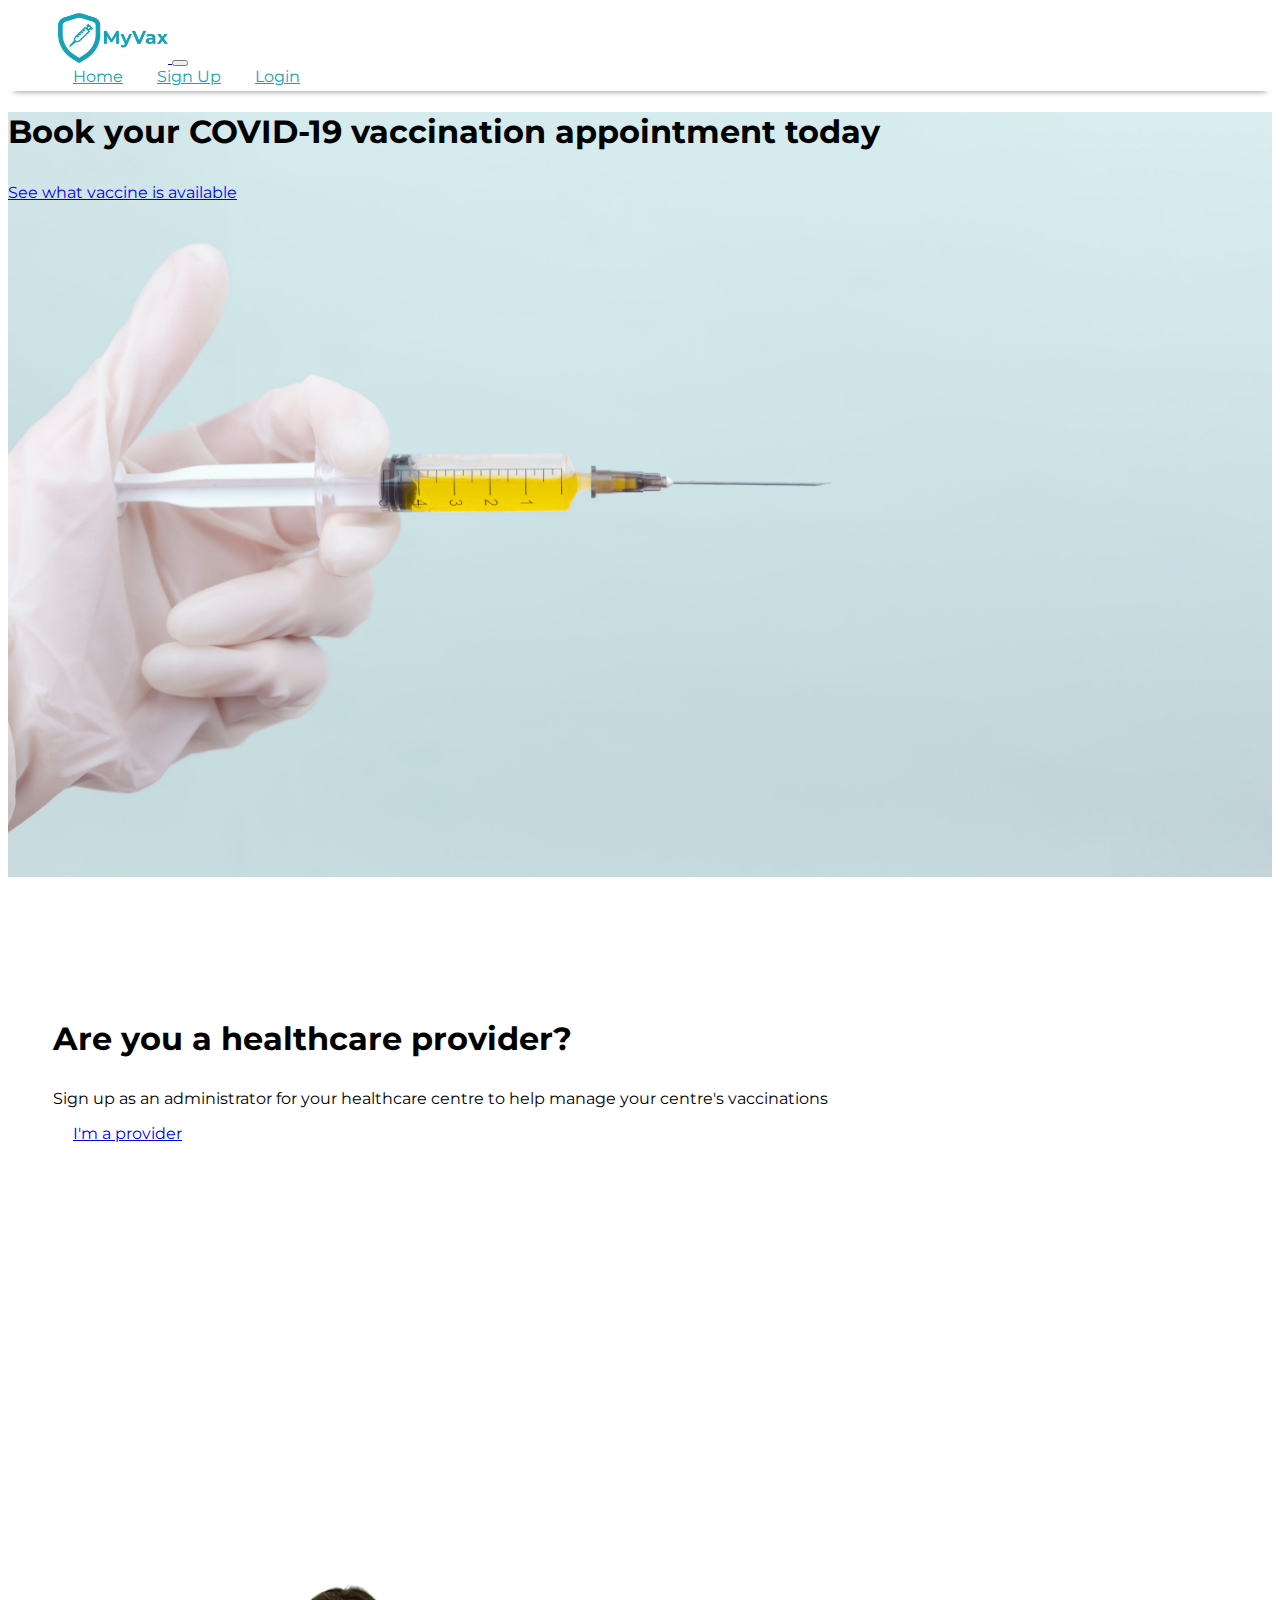
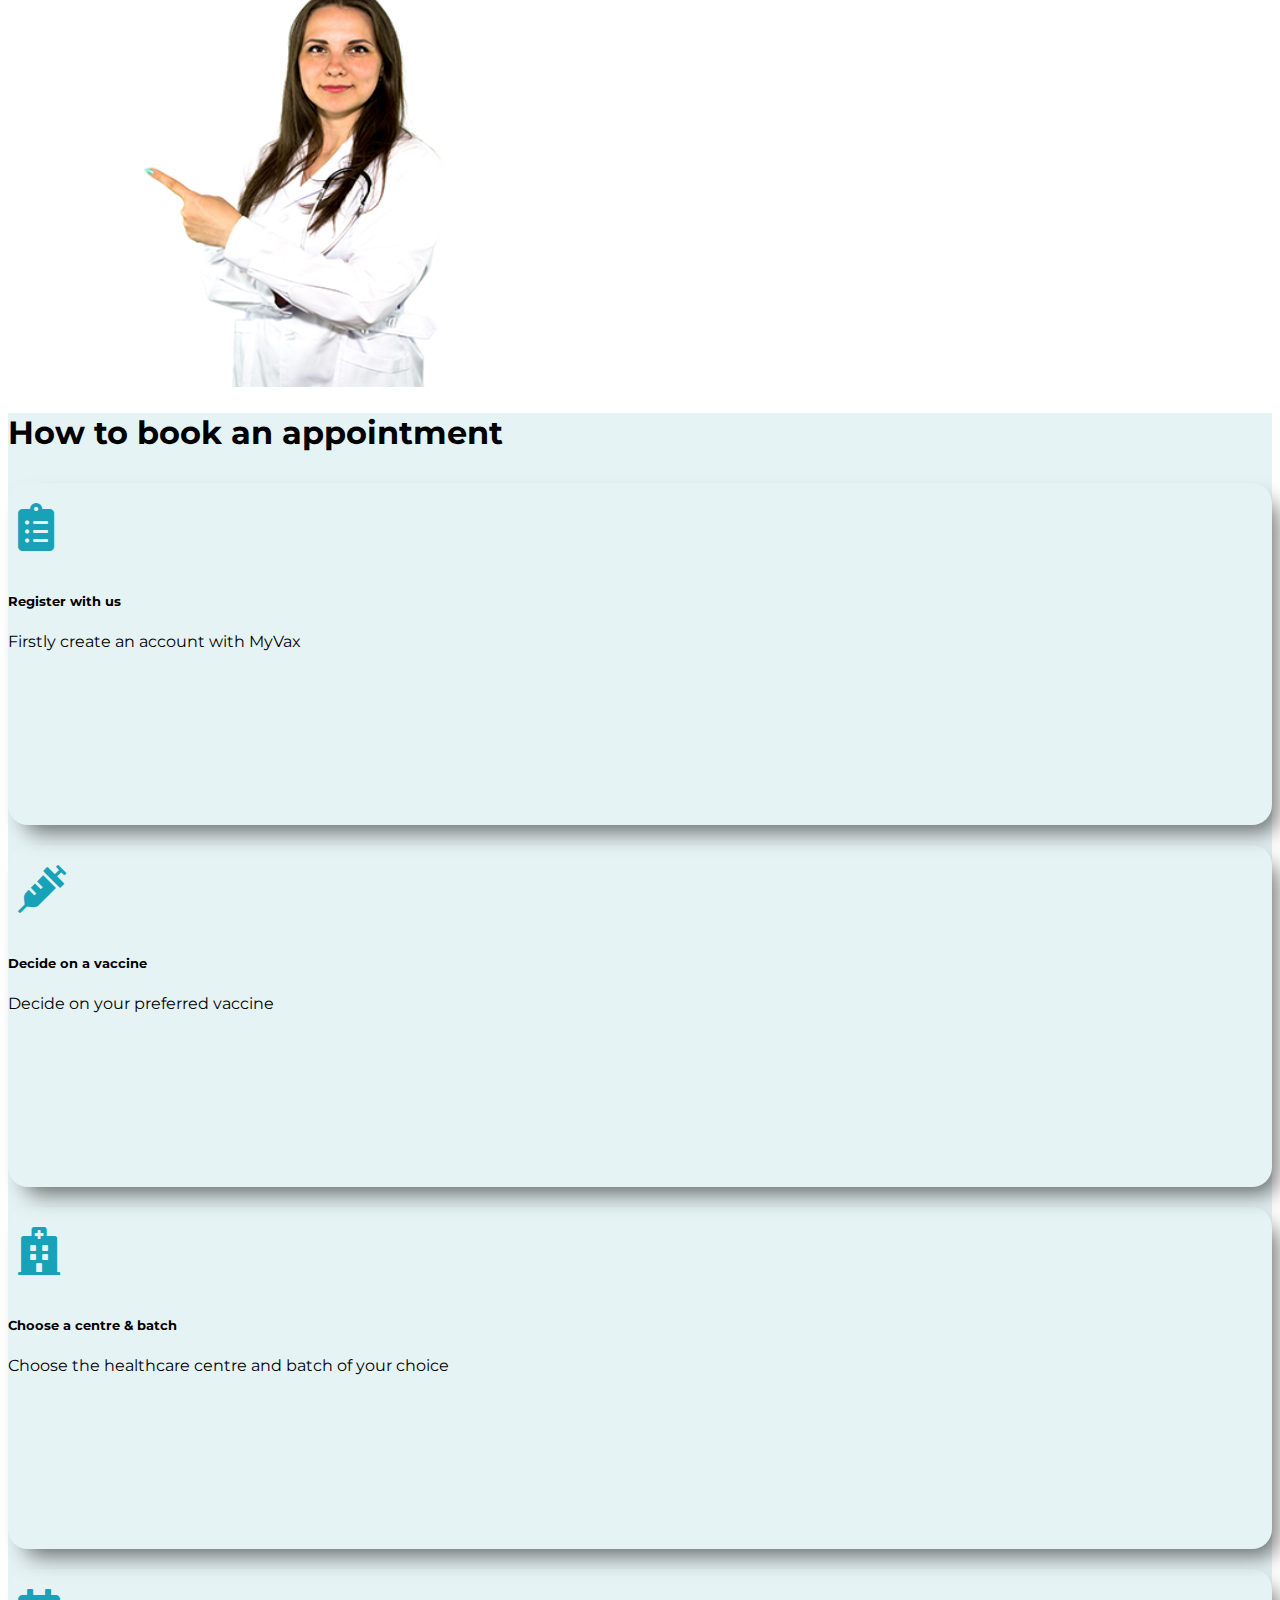
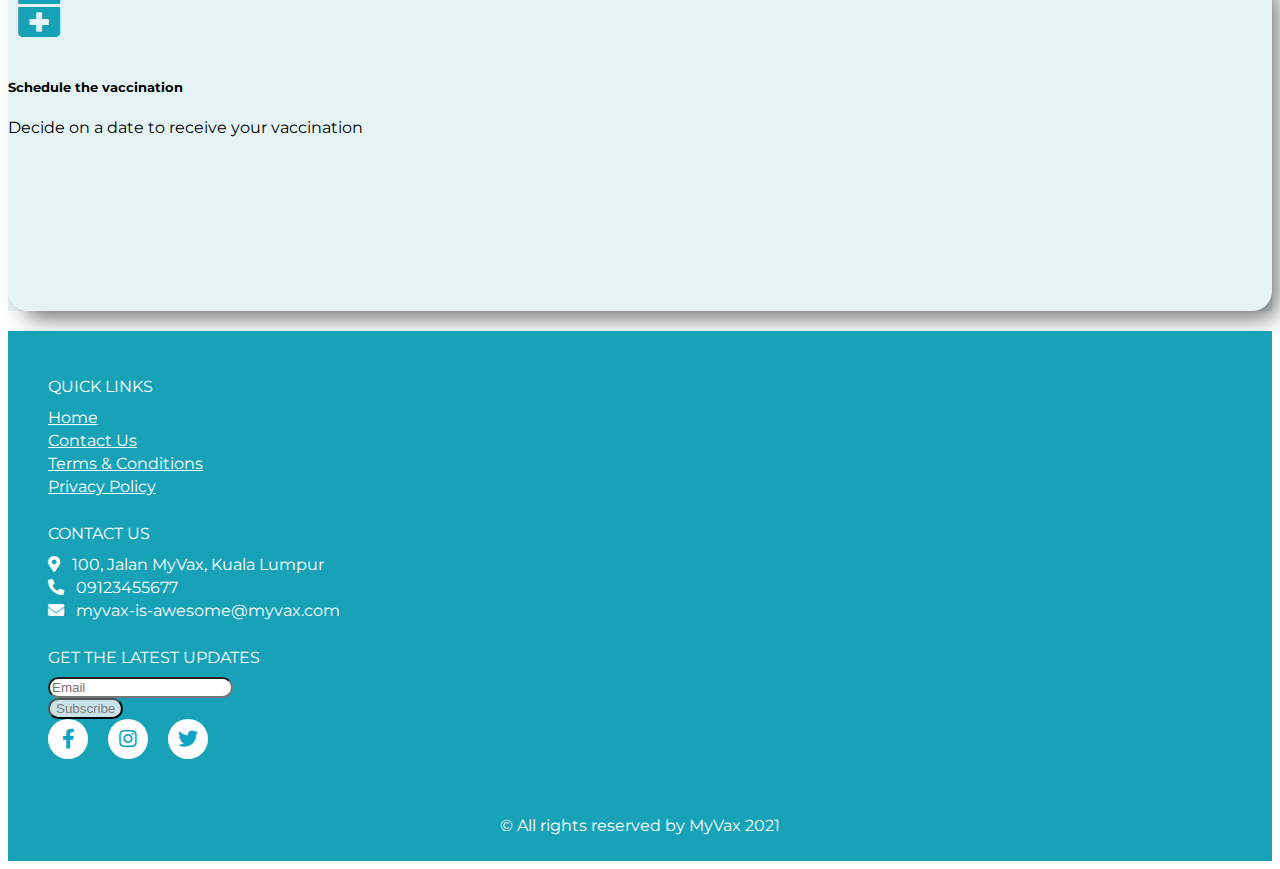
==== commit 62e5e0d0: "bolded some of the titles" ====
--- a/html/index.html
+++ b/html/index.html
@@ -67,7 +67,7 @@
           <div class="card text-center">
             <div class="card-body steps-card">
               <i class="fas fa-clipboard-list"></i>
-              <h5 class="card-title mt-2">Register with us</h5>
+              <h5 class="card-title mt-2 how-to">Register with us</h5>
               <p class="card-text">Firstly create an account with MyVax</p>
             </div>
           </div>
@@ -76,7 +76,7 @@
           <div class="card text-center">
             <div class="card-body steps-card">
               <i class="fas fa-syringe"></i>
-              <h5 class="card-title mt-2">Decide on a vaccine</h5>
+              <h5 class="card-title mt-2 how-to">Decide on a vaccine</h5>
               <p class="card-text">Decide on your preferred vaccine</p>
             </div>
           </div>
@@ -85,7 +85,7 @@
           <div class="card text-center">
             <div class="card-body steps-card">
               <i class="fas fa-hospital"></i>
-              <h5 class="card-title mt-2">Choose a centre & batch</h5>
+              <h5 class="card-title mt-2 how-to">Choose a centre & batch</h5>
               <p class="card-text">Choose the healthcare centre and batch of your choice</p>
             </div>
           </div>
@@ -94,7 +94,7 @@
           <div class="card text-center">
             <div class="card-body steps-card">
               <i class="fas fa-calendar-plus"></i>
-              <h5 class="card-title mt-2">Schedule the vaccination</h5>
+              <h5 class="card-title mt-2 how-to">Schedule the vaccination</h5>
               <p class="card-text">Decide on a date to receive your vaccination</p>
             </div>
           </div>
--- a/css/style.css
+++ b/css/style.css
@@ -40,6 +40,7 @@
 
 .banner-title{
     padding-bottom: 10px;
+    font-weight: bold;
    
 }
 
@@ -70,7 +71,11 @@
     border-radius: 20px;
     border:none;
     margin-bottom: 20px;
-    box-shadow: rgba(149, 157, 165, 0.2) 0px 8px 24px;
+    box-shadow: 11px 13px 22px -6px rgba(0,0,0,0.57);
+}
+
+.how-to{
+    font-weight: bold;
 }
 
 .steps-container{
@@ -154,6 +159,40 @@
     color:grey;
 }
 
+@media only screen and (max-width: 768px) { 
+    /*Banner area*/
+    #main-banner{
+      height: 60vh;
+    }
+
+    
+    .banner-content{
+        height: 60vh;
+    }
+
+    .banner-title{
+        font-size: 33px;
+    }
+
+    /*provider*/
+    #provider{
+        text-align: center;
+        padding: 80px 0 0 0;
+        height: 40vh;
+    }
+    #doctor-pic{
+        height: 100%;
+        width: 80%;
+        margin-left: 8%;
+        padding-top: 10px;
+      
+    }
+    /*steps*/
+
+    .steps-inner-container{
+        width: 70%;
+    }
+}
 
 @media only screen and (max-width: 576px) {
 
@@ -182,7 +221,6 @@
 
     #provider{
         padding: 10px 30px;
-        text-align: center;
         height: 20vh;
     
     }
